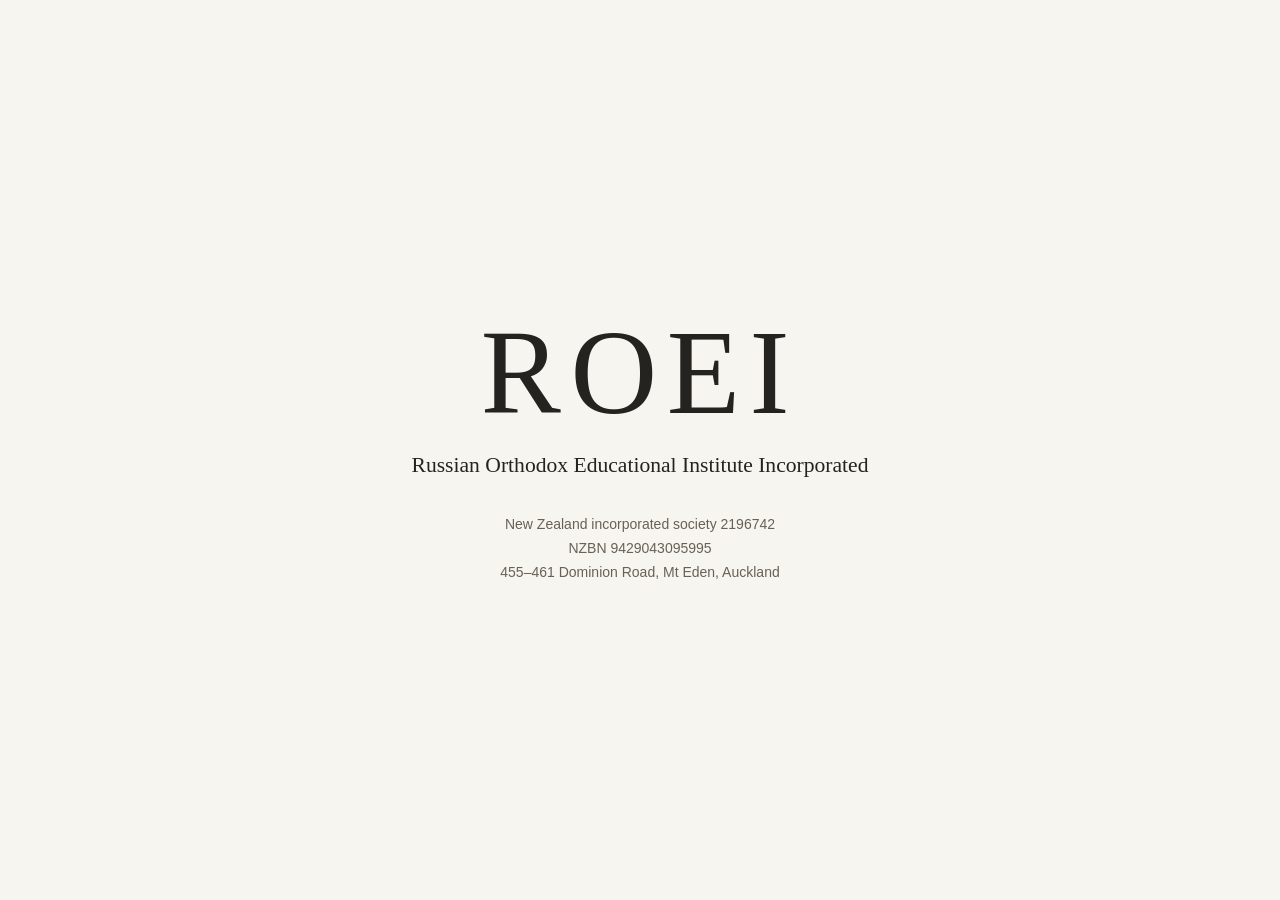
==== index.html @ 747b2956 "Add minimal ROEI identity page" ====
<!doctype html>
<html lang="en">
<head>
  <meta charset="utf-8">
  <meta name="viewport" content="width=device-width, initial-scale=1">
  <meta name="description" content="Russian Orthodox Educational Institute Incorporated">
  <title>ROEI</title>
  <style>
    :root {
      color-scheme: light;
      font-family: ui-serif, Georgia, Cambria, "Times New Roman", serif;
      background: #f7f5ef;
      color: #25231f;
    }

    * { box-sizing: border-box; }

    body {
      min-height: 100svh;
      margin: 0;
      display: grid;
      place-items: center;
      padding: 2rem;
    }

    main {
      width: min(100%, 42rem);
      text-align: center;
    }

    h1 {
      margin: 0;
      font-size: clamp(3.75rem, 14vw, 7.5rem);
      font-weight: 500;
      letter-spacing: 0.08em;
      line-height: 0.95;
    }

    .name {
      margin: 1.25rem auto 0;
      max-width: 32rem;
      font-size: clamp(1.05rem, 3vw, 1.35rem);
      line-height: 1.45;
    }

    .details {
      margin: 2rem 0 0;
      font-family: ui-sans-serif, -apple-system, BlinkMacSystemFont, "Segoe UI", sans-serif;
      font-size: 0.875rem;
      line-height: 1.7;
      color: #676157;
    }

    address { font-style: normal; }
  </style>
</head>
<body>
  <main>
    <h1>ROEI</h1>
    <p class="name">Russian Orthodox Educational Institute Incorporated</p>
    <div class="details">
      <div>New Zealand incorporated society 2196742</div>
      <div>NZBN 9429043095995</div>
      <address>455–461 Dominion Road, Mt Eden, Auckland</address>
    </div>
  </main>
</body>
</html>
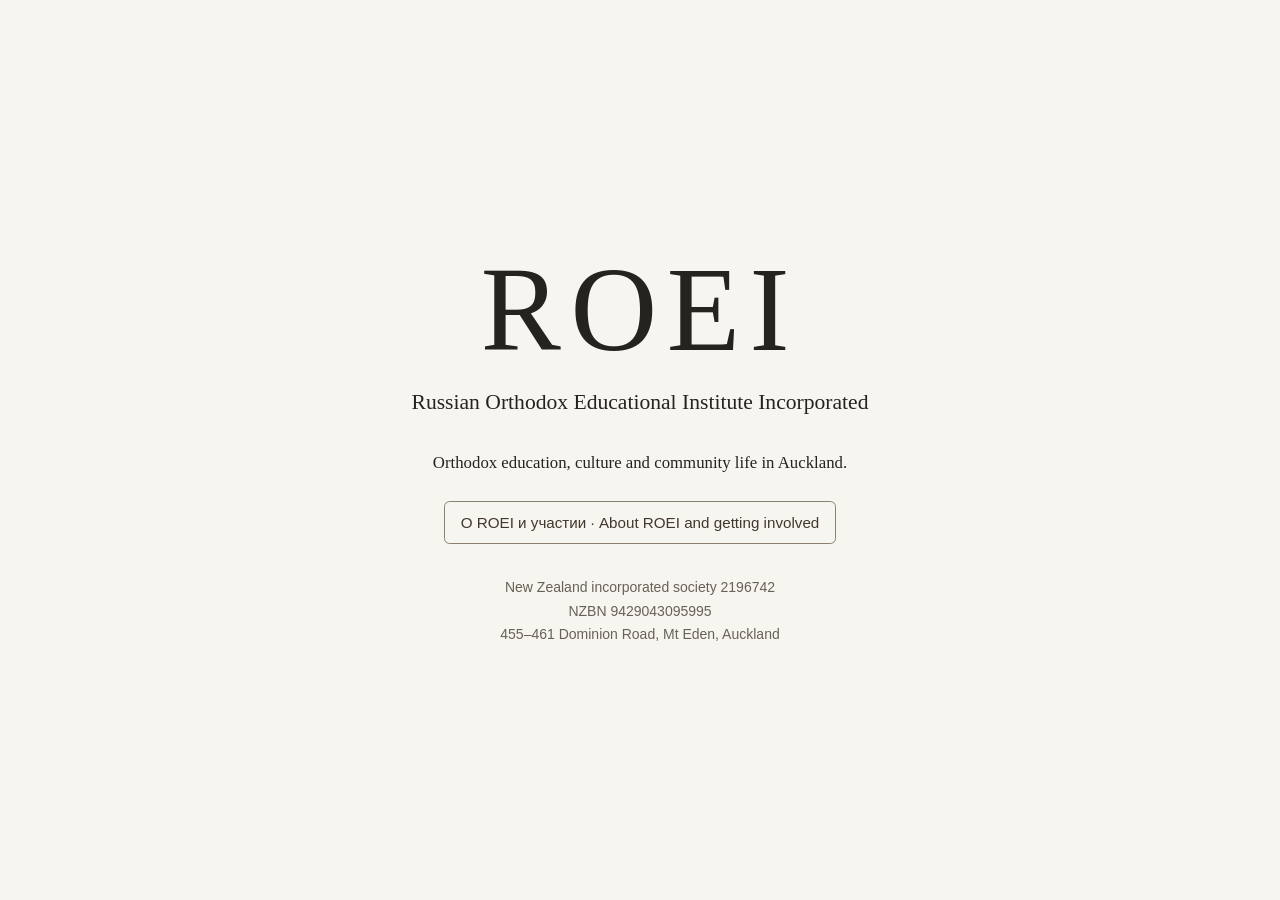
==== commit c9ebda6e: "Add bilingual ROEI information page" ====
--- a/index.html
+++ b/index.html
@@ -43,6 +43,29 @@
       line-height: 1.45;
     }
 
+    .intro {
+      margin: 2rem auto 0;
+      max-width: 34rem;
+      font-size: 1.05rem;
+      line-height: 1.6;
+    }
+
+    .more {
+      display: inline-block;
+      margin-top: 1.5rem;
+      padding: 0.75rem 1rem;
+      border: 1px solid #8c806f;
+      border-radius: 0.35rem;
+      color: #40382e;
+      font-family: ui-sans-serif, -apple-system, BlinkMacSystemFont, "Segoe UI", sans-serif;
+      font-size: 0.95rem;
+      text-decoration: none;
+    }
+
+    .more:hover, .more:focus-visible {
+      background: #eee9df;
+    }
+
     .details {
       margin: 2rem 0 0;
       font-family: ui-sans-serif, -apple-system, BlinkMacSystemFont, "Segoe UI", sans-serif;
@@ -58,6 +81,8 @@
   <main>
     <h1>ROEI</h1>
     <p class="name">Russian Orthodox Educational Institute Incorporated</p>
+    <p class="intro">Orthodox education, culture and community life in Auckland.</p>
+    <a class="more" href="/info/">О ROEI и участии · About ROEI and getting involved</a>
     <div class="details">
       <div>New Zealand incorporated society 2196742</div>
       <div>NZBN 9429043095995</div>
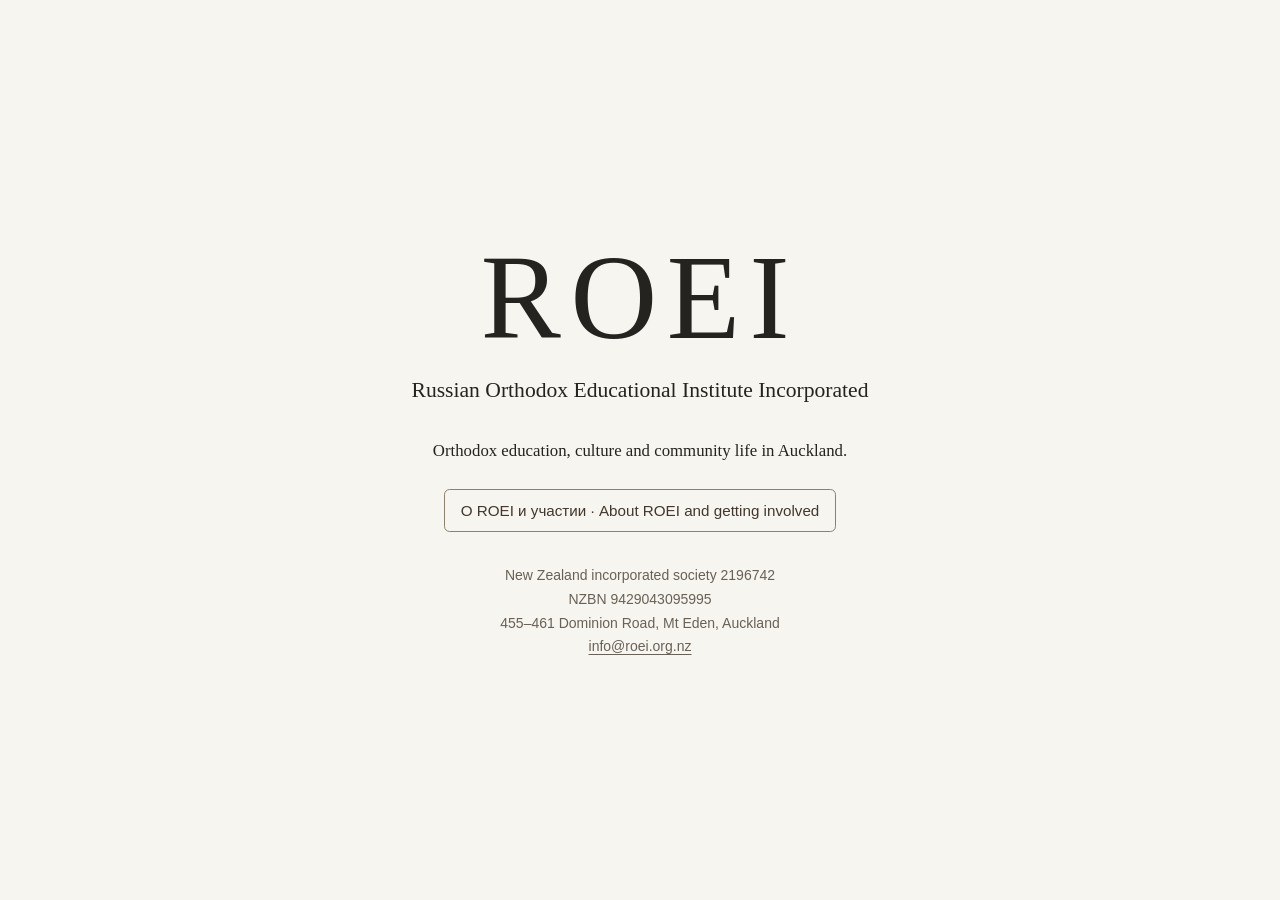
==== commit b5d6c794: "Publish ROEI contact email" ====
--- a/index.html
+++ b/index.html
@@ -74,6 +74,11 @@
       color: #676157;
     }
 
+    .details a {
+      color: inherit;
+      text-underline-offset: 0.2em;
+    }
+
     address { font-style: normal; }
   </style>
 </head>
@@ -87,6 +92,7 @@
       <div>New Zealand incorporated society 2196742</div>
       <div>NZBN 9429043095995</div>
       <address>455–461 Dominion Road, Mt Eden, Auckland</address>
+      <div><a href="mailto:info@roei.org.nz">info@roei.org.nz</a></div>
     </div>
   </main>
 </body>
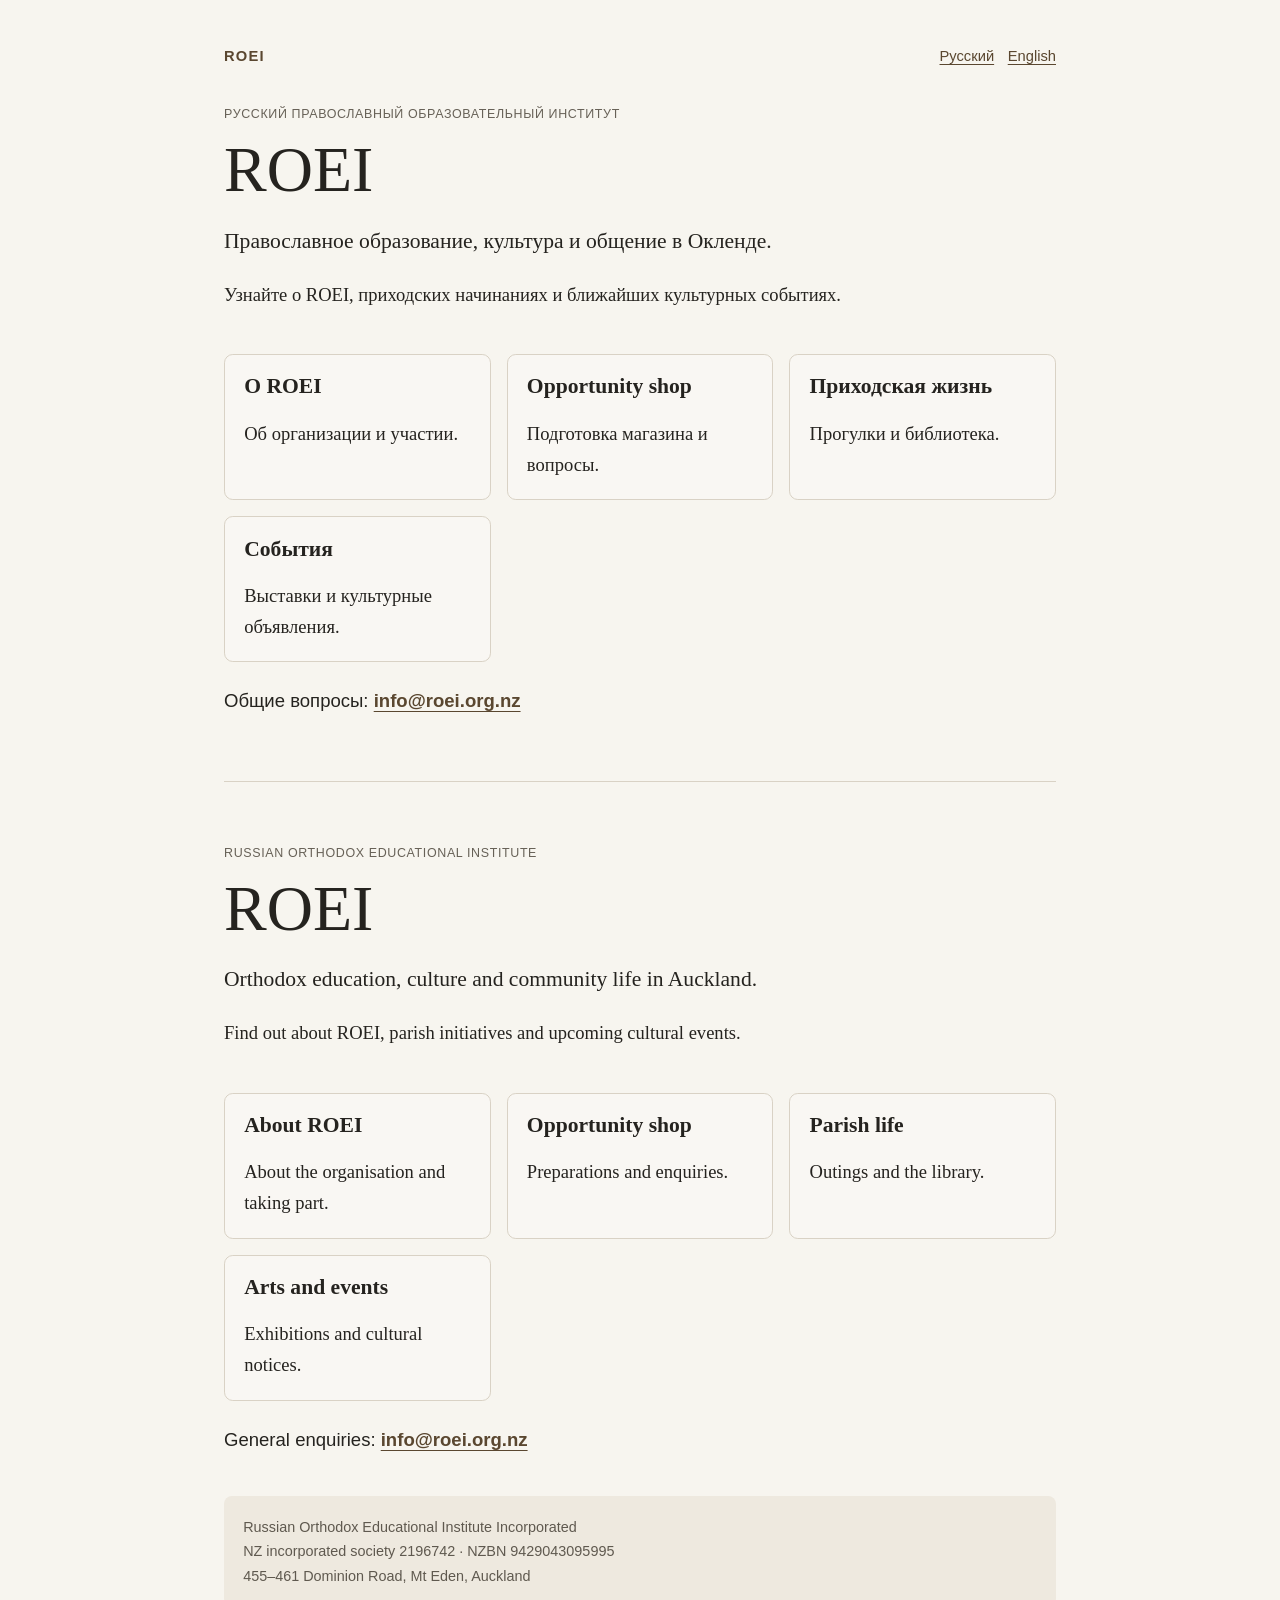
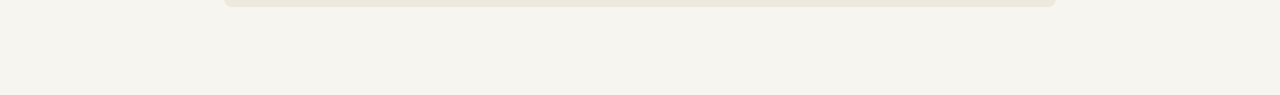
==== commit aa3d6685: "Add bilingual ROEI activity pages" ====
--- a/index.html
+++ b/index.html
@@ -3,97 +3,24 @@
 <head>
   <meta charset="utf-8">
   <meta name="viewport" content="width=device-width, initial-scale=1">
-  <meta name="description" content="Russian Orthodox Educational Institute Incorporated">
+  <meta name="description" content="Russian Orthodox Educational Institute — Orthodox education, culture and community life in Auckland">
   <title>ROEI</title>
-  <style>
-    :root {
-      color-scheme: light;
-      font-family: ui-serif, Georgia, Cambria, "Times New Roman", serif;
-      background: #f7f5ef;
-      color: #25231f;
-    }
-
-    * { box-sizing: border-box; }
-
-    body {
-      min-height: 100svh;
-      margin: 0;
-      display: grid;
-      place-items: center;
-      padding: 2rem;
-    }
-
-    main {
-      width: min(100%, 42rem);
-      text-align: center;
-    }
-
-    h1 {
-      margin: 0;
-      font-size: clamp(3.75rem, 14vw, 7.5rem);
-      font-weight: 500;
-      letter-spacing: 0.08em;
-      line-height: 0.95;
-    }
-
-    .name {
-      margin: 1.25rem auto 0;
-      max-width: 32rem;
-      font-size: clamp(1.05rem, 3vw, 1.35rem);
-      line-height: 1.45;
-    }
-
-    .intro {
-      margin: 2rem auto 0;
-      max-width: 34rem;
-      font-size: 1.05rem;
-      line-height: 1.6;
-    }
-
-    .more {
-      display: inline-block;
-      margin-top: 1.5rem;
-      padding: 0.75rem 1rem;
-      border: 1px solid #8c806f;
-      border-radius: 0.35rem;
-      color: #40382e;
-      font-family: ui-sans-serif, -apple-system, BlinkMacSystemFont, "Segoe UI", sans-serif;
-      font-size: 0.95rem;
-      text-decoration: none;
-    }
-
-    .more:hover, .more:focus-visible {
-      background: #eee9df;
-    }
-
-    .details {
-      margin: 2rem 0 0;
-      font-family: ui-sans-serif, -apple-system, BlinkMacSystemFont, "Segoe UI", sans-serif;
-      font-size: 0.875rem;
-      line-height: 1.7;
-      color: #676157;
-    }
-
-    .details a {
-      color: inherit;
-      text-underline-offset: 0.2em;
-    }
-
-    address { font-style: normal; }
-  </style>
+  <link rel="stylesheet" href="/styles.css">
 </head>
 <body>
   <main>
-    <h1>ROEI</h1>
-    <p class="name">Russian Orthodox Educational Institute Incorporated</p>
-    <p class="intro">Orthodox education, culture and community life in Auckland.</p>
-    <a class="more" href="/info/">О ROEI и участии · About ROEI and getting involved</a>
-    <div class="details">
-      <div>New Zealand incorporated society 2196742</div>
-      <div>NZBN 9429043095995</div>
-      <address>455–461 Dominion Road, Mt Eden, Auckland</address>
-      <div><a href="mailto:info@roei.org.nz">info@roei.org.nz</a></div>
-    </div>
+    <nav aria-label="Page navigation"><a class="home" href="/">ROEI</a><div class="language-links"><a href="#ru" lang="ru">Русский</a><a href="#en">English</a></div></nav>
+    <article id="ru" lang="ru">
+      <div class="hero"><p class="eyebrow">Русский православный образовательный институт</p><h1>ROEI</h1><p class="lede">Православное образование, культура и общение в Окленде.</p><p>Узнайте о ROEI, приходских начинаниях и ближайших культурных событиях.</p></div>
+      <div class="grid"><a class="card" href="/info/#ru"><h2>О ROEI</h2><p>Об организации и участии.</p></a><a class="card" href="/opportunity-shop/#ru"><h2>Opportunity shop</h2><p>Подготовка магазина и вопросы.</p></a><a class="card" href="/parish-life/#ru"><h2>Приходская жизнь</h2><p>Прогулки и библиотека.</p></a><a class="card" href="/arts/#ru"><h2>События</h2><p>Выставки и культурные объявления.</p></a></div>
+      <p class="contact-label">Общие вопросы: <a class="contact" href="mailto:info@roei.org.nz">info@roei.org.nz</a></p>
+    </article>
+    <article id="en" lang="en">
+      <div class="hero"><p class="eyebrow">Russian Orthodox Educational Institute</p><h1>ROEI</h1><p class="lede">Orthodox education, culture and community life in Auckland.</p><p>Find out about ROEI, parish initiatives and upcoming cultural events.</p></div>
+      <div class="grid"><a class="card" href="/info/#en"><h2>About ROEI</h2><p>About the organisation and taking part.</p></a><a class="card" href="/opportunity-shop/#en"><h2>Opportunity shop</h2><p>Preparations and enquiries.</p></a><a class="card" href="/parish-life/#en"><h2>Parish life</h2><p>Outings and the library.</p></a><a class="card" href="/arts/#en"><h2>Arts and events</h2><p>Exhibitions and cultural notices.</p></a></div>
+      <p class="contact-label">General enquiries: <a class="contact" href="mailto:info@roei.org.nz">info@roei.org.nz</a></p>
+    </article>
+    <section class="identity" aria-label="Registered identity"><p>Russian Orthodox Educational Institute Incorporated<br>NZ incorporated society 2196742 · NZBN 9429043095995<br>455–461 Dominion Road, Mt Eden, Auckland</p></section>
   </main>
 </body>
 </html>
--- a/styles.css
+++ b/styles.css
@@ -0,0 +1,86 @@
+:root {
+  color-scheme: light;
+  font-family: ui-serif, Georgia, Cambria, "Times New Roman", serif;
+  background: #f7f5ef;
+  color: #25231f;
+  --paper: #f7f5ef;
+  --panel: #eee9df;
+  --line: #d9d2c5;
+  --link: #5a4730;
+  --muted: #676157;
+}
+
+* { box-sizing: border-box; }
+html { scroll-behavior: smooth; }
+body { margin: 0; background: var(--paper); }
+
+main {
+  width: min(100% - 2rem, 52rem);
+  margin: 0 auto;
+  padding: 2rem 0 4rem;
+}
+
+nav {
+  display: flex;
+  justify-content: space-between;
+  align-items: center;
+  gap: 1rem;
+  margin-bottom: 2.5rem;
+  font-family: ui-sans-serif, -apple-system, BlinkMacSystemFont, "Segoe UI", sans-serif;
+  font-size: 0.92rem;
+}
+
+nav a, main a { color: var(--link); text-underline-offset: 0.2em; }
+.home { font-weight: 700; letter-spacing: 0.08em; text-decoration: none; }
+.language-links { display: flex; gap: 0.85rem; }
+
+.hero { margin-bottom: 2.75rem; }
+h1 {
+  margin: 0 0 1rem;
+  font-size: clamp(2.3rem, 8vw, 4rem);
+  font-weight: 500;
+  line-height: 1.03;
+}
+h2 { margin: 2rem 0 0.65rem; font-size: 1.35rem; line-height: 1.2; }
+h3 { margin: 1.4rem 0 0.45rem; font-size: 1.08rem; }
+p, li { font-size: clamp(1.03rem, 2.6vw, 1.16rem); line-height: 1.65; }
+ul { margin: 0.75rem 0; padding-left: 1.3rem; }
+.eyebrow, .meta, .status, .contact-label {
+  font-family: ui-sans-serif, -apple-system, BlinkMacSystemFont, "Segoe UI", sans-serif;
+}
+.eyebrow { color: var(--muted); letter-spacing: 0.05em; text-transform: uppercase; font-size: 0.78rem; }
+.lede { font-size: clamp(1.15rem, 3vw, 1.35rem); line-height: 1.55; }
+
+.grid { display: grid; grid-template-columns: 1fr; gap: 1rem; margin: 1.5rem 0; }
+.card {
+  display: block;
+  padding: 1.2rem;
+  border: 1px solid var(--line);
+  border-radius: 0.55rem;
+  color: inherit;
+  text-decoration: none;
+  background: rgba(255,255,255,0.22);
+}
+.card:hover, .card:focus-visible { background: var(--panel); }
+.card h2, .card h3 { margin-top: 0; }
+.card p:last-child { margin-bottom: 0; }
+
+article + article { margin-top: 4rem; padding-top: 3rem; border-top: 1px solid var(--line); }
+.notice, .identity {
+  margin: 1.5rem 0;
+  padding: 1.2rem;
+  background: var(--panel);
+  border-radius: 0.5rem;
+}
+.status { display: inline-block; margin-bottom: 0.35rem; color: var(--muted); font-size: 0.84rem; font-weight: 700; }
+.meta { color: var(--muted); font-size: 0.96rem; line-height: 1.65; }
+.contact { font-weight: 700; overflow-wrap: anywhere; }
+.identity { margin-top: 2.5rem; color: #5f594f; }
+.identity p { margin: 0; font: 0.9rem/1.7 ui-sans-serif, -apple-system, BlinkMacSystemFont, "Segoe UI", sans-serif; }
+.footer-links { margin-top: 2rem; font: 0.92rem/1.7 ui-sans-serif, -apple-system, BlinkMacSystemFont, "Segoe UI", sans-serif; }
+
+@media (min-width: 42rem) {
+  main { padding-top: 3rem; }
+  .grid { grid-template-columns: repeat(3, 1fr); }
+  .grid.two { grid-template-columns: repeat(2, 1fr); }
+}
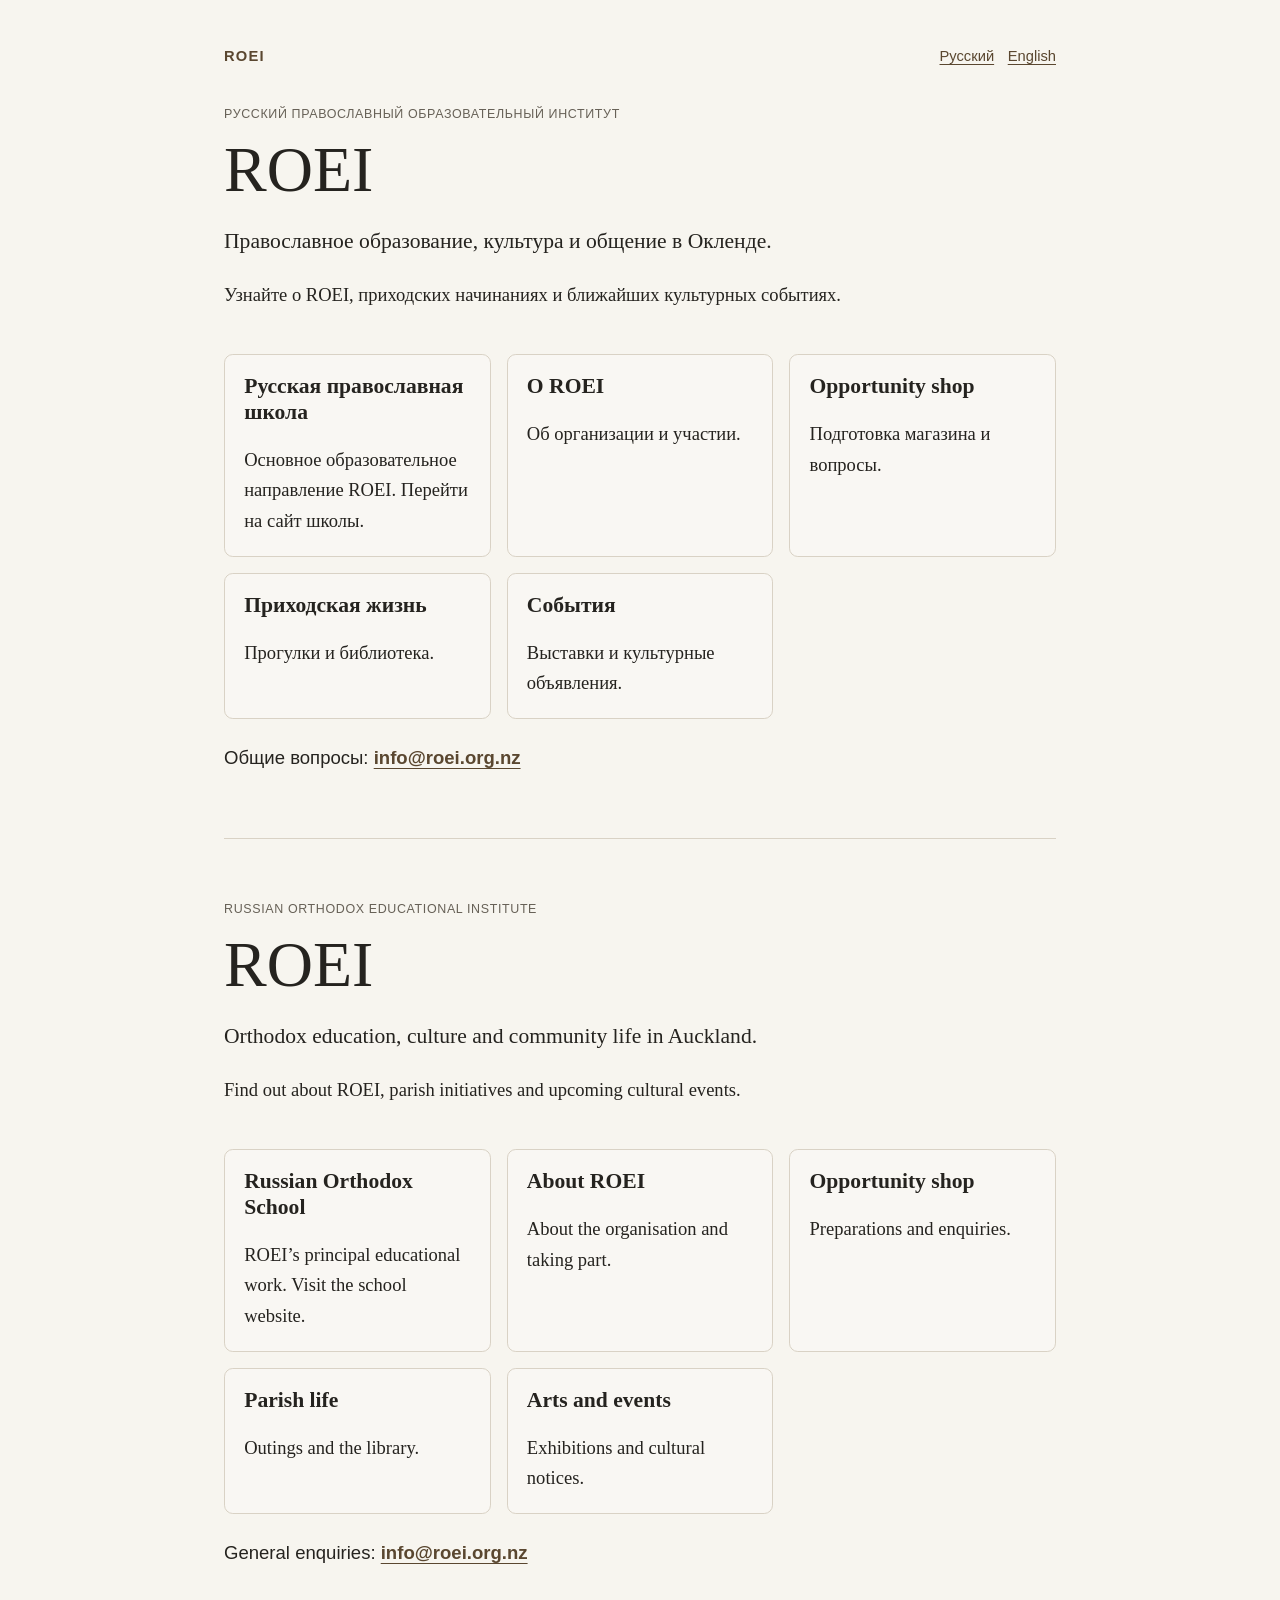
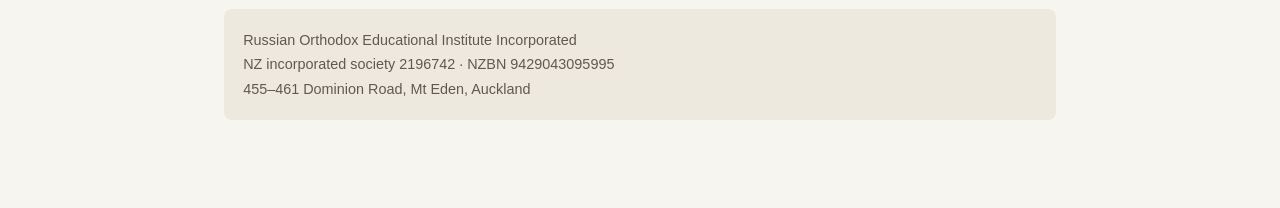
==== commit fe66da91: "Connect ROEI site to Russian Orthodox School" ====
--- a/index.html
+++ b/index.html
@@ -12,12 +12,12 @@
     <nav aria-label="Page navigation"><a class="home" href="/">ROEI</a><div class="language-links"><a href="#ru" lang="ru">Русский</a><a href="#en">English</a></div></nav>
     <article id="ru" lang="ru">
       <div class="hero"><p class="eyebrow">Русский православный образовательный институт</p><h1>ROEI</h1><p class="lede">Православное образование, культура и общение в Окленде.</p><p>Узнайте о ROEI, приходских начинаниях и ближайших культурных событиях.</p></div>
-      <div class="grid"><a class="card" href="/info/#ru"><h2>О ROEI</h2><p>Об организации и участии.</p></a><a class="card" href="/opportunity-shop/#ru"><h2>Opportunity shop</h2><p>Подготовка магазина и вопросы.</p></a><a class="card" href="/parish-life/#ru"><h2>Приходская жизнь</h2><p>Прогулки и библиотека.</p></a><a class="card" href="/arts/#ru"><h2>События</h2><p>Выставки и культурные объявления.</p></a></div>
+      <div class="grid"><a class="card" href="https://www.rusorthodoxschool.co.nz/"><h2>Русская православная школа</h2><p>Основное образовательное направление ROEI. Перейти на сайт школы.</p></a><a class="card" href="/info/#ru"><h2>О ROEI</h2><p>Об организации и участии.</p></a><a class="card" href="/opportunity-shop/#ru"><h2>Opportunity shop</h2><p>Подготовка магазина и вопросы.</p></a><a class="card" href="/parish-life/#ru"><h2>Приходская жизнь</h2><p>Прогулки и библиотека.</p></a><a class="card" href="/arts/#ru"><h2>События</h2><p>Выставки и культурные объявления.</p></a></div>
       <p class="contact-label">Общие вопросы: <a class="contact" href="mailto:info@roei.org.nz">info@roei.org.nz</a></p>
     </article>
     <article id="en" lang="en">
       <div class="hero"><p class="eyebrow">Russian Orthodox Educational Institute</p><h1>ROEI</h1><p class="lede">Orthodox education, culture and community life in Auckland.</p><p>Find out about ROEI, parish initiatives and upcoming cultural events.</p></div>
-      <div class="grid"><a class="card" href="/info/#en"><h2>About ROEI</h2><p>About the organisation and taking part.</p></a><a class="card" href="/opportunity-shop/#en"><h2>Opportunity shop</h2><p>Preparations and enquiries.</p></a><a class="card" href="/parish-life/#en"><h2>Parish life</h2><p>Outings and the library.</p></a><a class="card" href="/arts/#en"><h2>Arts and events</h2><p>Exhibitions and cultural notices.</p></a></div>
+      <div class="grid"><a class="card" href="https://www.rusorthodoxschool.co.nz/"><h2>Russian Orthodox School</h2><p>ROEI’s principal educational work. Visit the school website.</p></a><a class="card" href="/info/#en"><h2>About ROEI</h2><p>About the organisation and taking part.</p></a><a class="card" href="/opportunity-shop/#en"><h2>Opportunity shop</h2><p>Preparations and enquiries.</p></a><a class="card" href="/parish-life/#en"><h2>Parish life</h2><p>Outings and the library.</p></a><a class="card" href="/arts/#en"><h2>Arts and events</h2><p>Exhibitions and cultural notices.</p></a></div>
       <p class="contact-label">General enquiries: <a class="contact" href="mailto:info@roei.org.nz">info@roei.org.nz</a></p>
     </article>
     <section class="identity" aria-label="Registered identity"><p>Russian Orthodox Educational Institute Incorporated<br>NZ incorporated society 2196742 · NZBN 9429043095995<br>455–461 Dominion Road, Mt Eden, Auckland</p></section>
